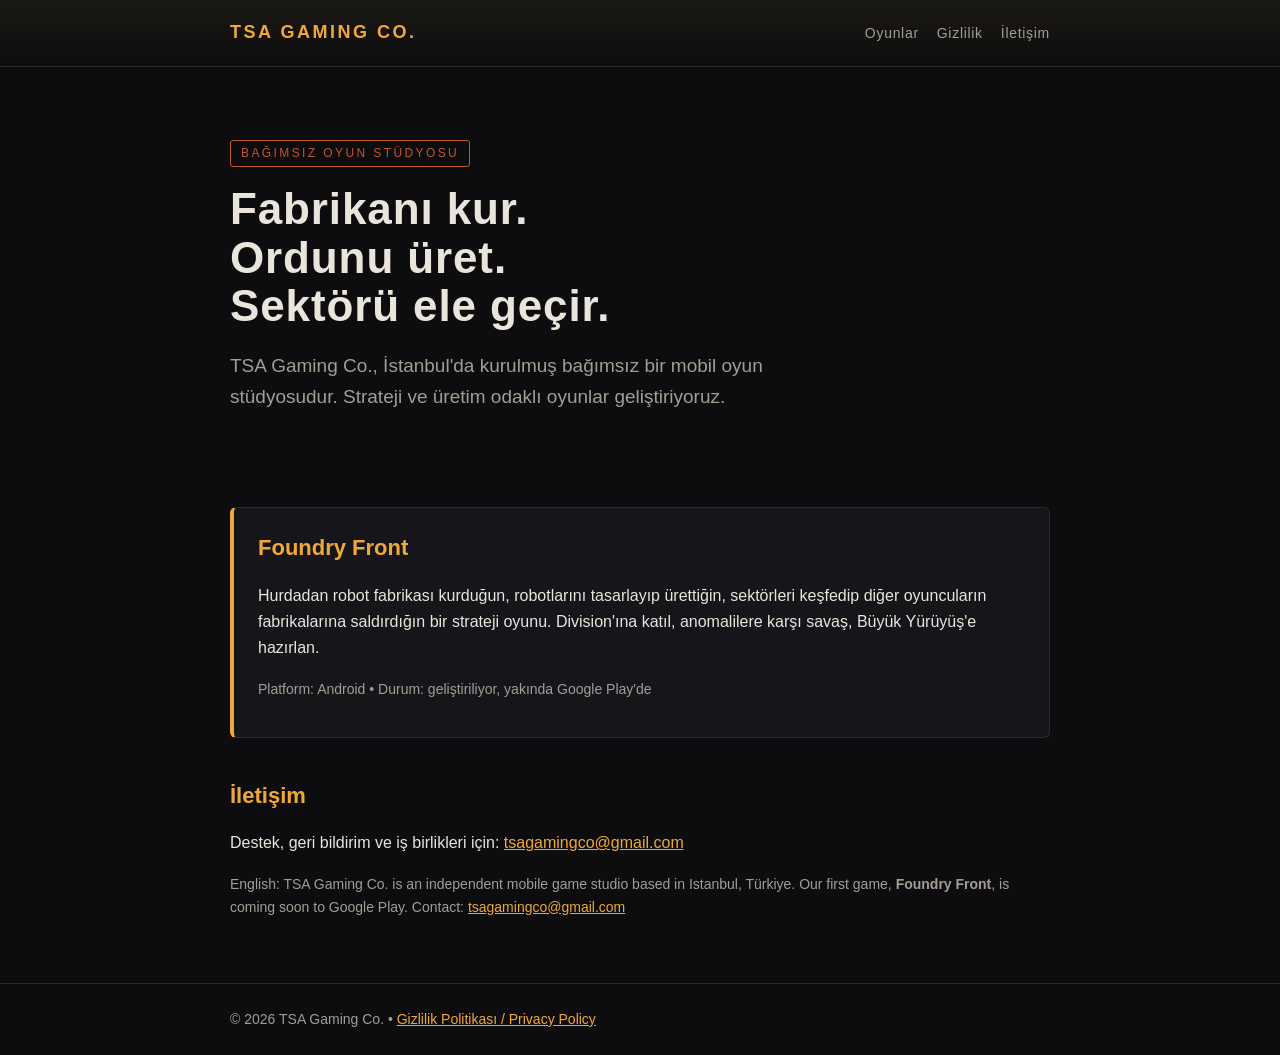
==== index.html @ 120ec427 "Initial commit" ====
<!doctype html>
<html lang="tr">
<head>
<meta charset="utf-8">
<meta name="viewport" content="width=device-width,initial-scale=1">
<title>TSA Gaming Co.</title>
<meta name="description" content="TSA Gaming Co. — bağımsız mobil oyun stüdyosu. Foundry Front yakında Google Play'de.">
<link rel="stylesheet" href="style.css">
</head>
<body>
<header><div class="wrap">
  <a class="logo" lang="en" href="index.html">TSA Gaming Co.</a>
  <nav><a href="#oyunlar">Oyunlar</a><a href="gizlilik.html">Gizlilik</a><a href="#iletisim">İletişim</a></nav>
</div></header>

<main class="wrap">
  <section class="hero">
    <span class="tag">Bağımsız oyun stüdyosu</span>
    <h1>Fabrikanı kur.<br>Ordunu üret.<br>Sektörü ele geçir.</h1>
    <p class="lead">TSA Gaming Co., İstanbul'da kurulmuş bağımsız bir mobil oyun stüdyosudur. Strateji ve üretim odaklı oyunlar geliştiriyoruz.</p>
  </section>

  <section id="oyunlar" class="card">
    <h2>Foundry Front</h2>
    <p>Hurdadan robot fabrikası kurduğun, robotlarını tasarlayıp ürettiğin, sektörleri keşfedip diğer oyuncuların fabrikalarına saldırdığın bir strateji oyunu. Division'ına katıl, anomalilere karşı savaş, Büyük Yürüyüş'e hazırlan.</p>
    <p class="muted">Platform: Android • Durum: geliştiriliyor, yakında Google Play'de</p>
  </section>

  <section id="iletisim">
    <h2>İletişim</h2>
    <p>Destek, geri bildirim ve iş birlikleri için: <a href="mailto:tsagamingco@gmail.com">tsagamingco@gmail.com</a></p>
    <p class="lang">English: TSA Gaming Co. is an independent mobile game studio based in Istanbul, Türkiye. Our first game, <strong>Foundry Front</strong>, is coming soon to Google Play. Contact: <a href="mailto:tsagamingco@gmail.com">tsagamingco@gmail.com</a></p>
  </section>
</main>

<footer><div class="wrap">© 2026 TSA Gaming Co. • <a href="gizlilik.html">Gizlilik Politikası / Privacy Policy</a></div></footer>
</body>
</html>
---- style.css ----
:root{--bg:#0d0d0f;--panel:#16161a;--line:#2c2a27;--text:#e9e4dc;--soft:#a39d93;--amber:#f0a83a;--rust:#c4542e}
*{box-sizing:border-box}
body{margin:0;background:var(--bg);color:var(--text);font:16px/1.65 "Segoe UI",Roboto,Helvetica,Arial,sans-serif}
a{color:var(--amber)}
.wrap{max-width:860px;margin:0 auto;padding:0 20px}
header{border-bottom:1px solid var(--line);background:linear-gradient(180deg,#1b1914,#0d0d0f)}
header .wrap{display:flex;align-items:center;justify-content:space-between;gap:16px;padding-top:18px;padding-bottom:18px;flex-wrap:wrap}
.logo{font-weight:800;letter-spacing:.14em;text-transform:uppercase;color:var(--amber);text-decoration:none;font-size:18px}
nav a{color:var(--soft);text-decoration:none;margin-left:18px;font-size:14px;letter-spacing:.05em}
nav a:hover{color:var(--text)}
.hero{padding:72px 0 48px}
.tag{display:inline-block;font-size:12px;letter-spacing:.2em;text-transform:uppercase;color:var(--rust);border:1px solid var(--rust);padding:3px 10px;border-radius:3px}
h1{font-size:44px;line-height:1.1;margin:18px 0 12px;letter-spacing:.02em}
h2{font-size:22px;margin:40px 0 10px;color:var(--amber)}
h3{font-size:17px;margin:26px 0 6px}
.lead{font-size:19px;color:var(--soft);max-width:640px}
.card{background:var(--panel);border:1px solid var(--line);border-left:4px solid var(--amber);border-radius:6px;padding:22px 24px;margin:28px 0}
.card h2{margin-top:0}
.muted{color:var(--soft);font-size:14px}
footer{border-top:1px solid var(--line);margin-top:64px;padding:24px 0;color:var(--soft);font-size:14px}
.policy ul{padding-left:20px}
.lang{font-size:14px;color:var(--soft)}
@media (max-width:560px){h1{font-size:32px}nav a{margin-left:12px}}
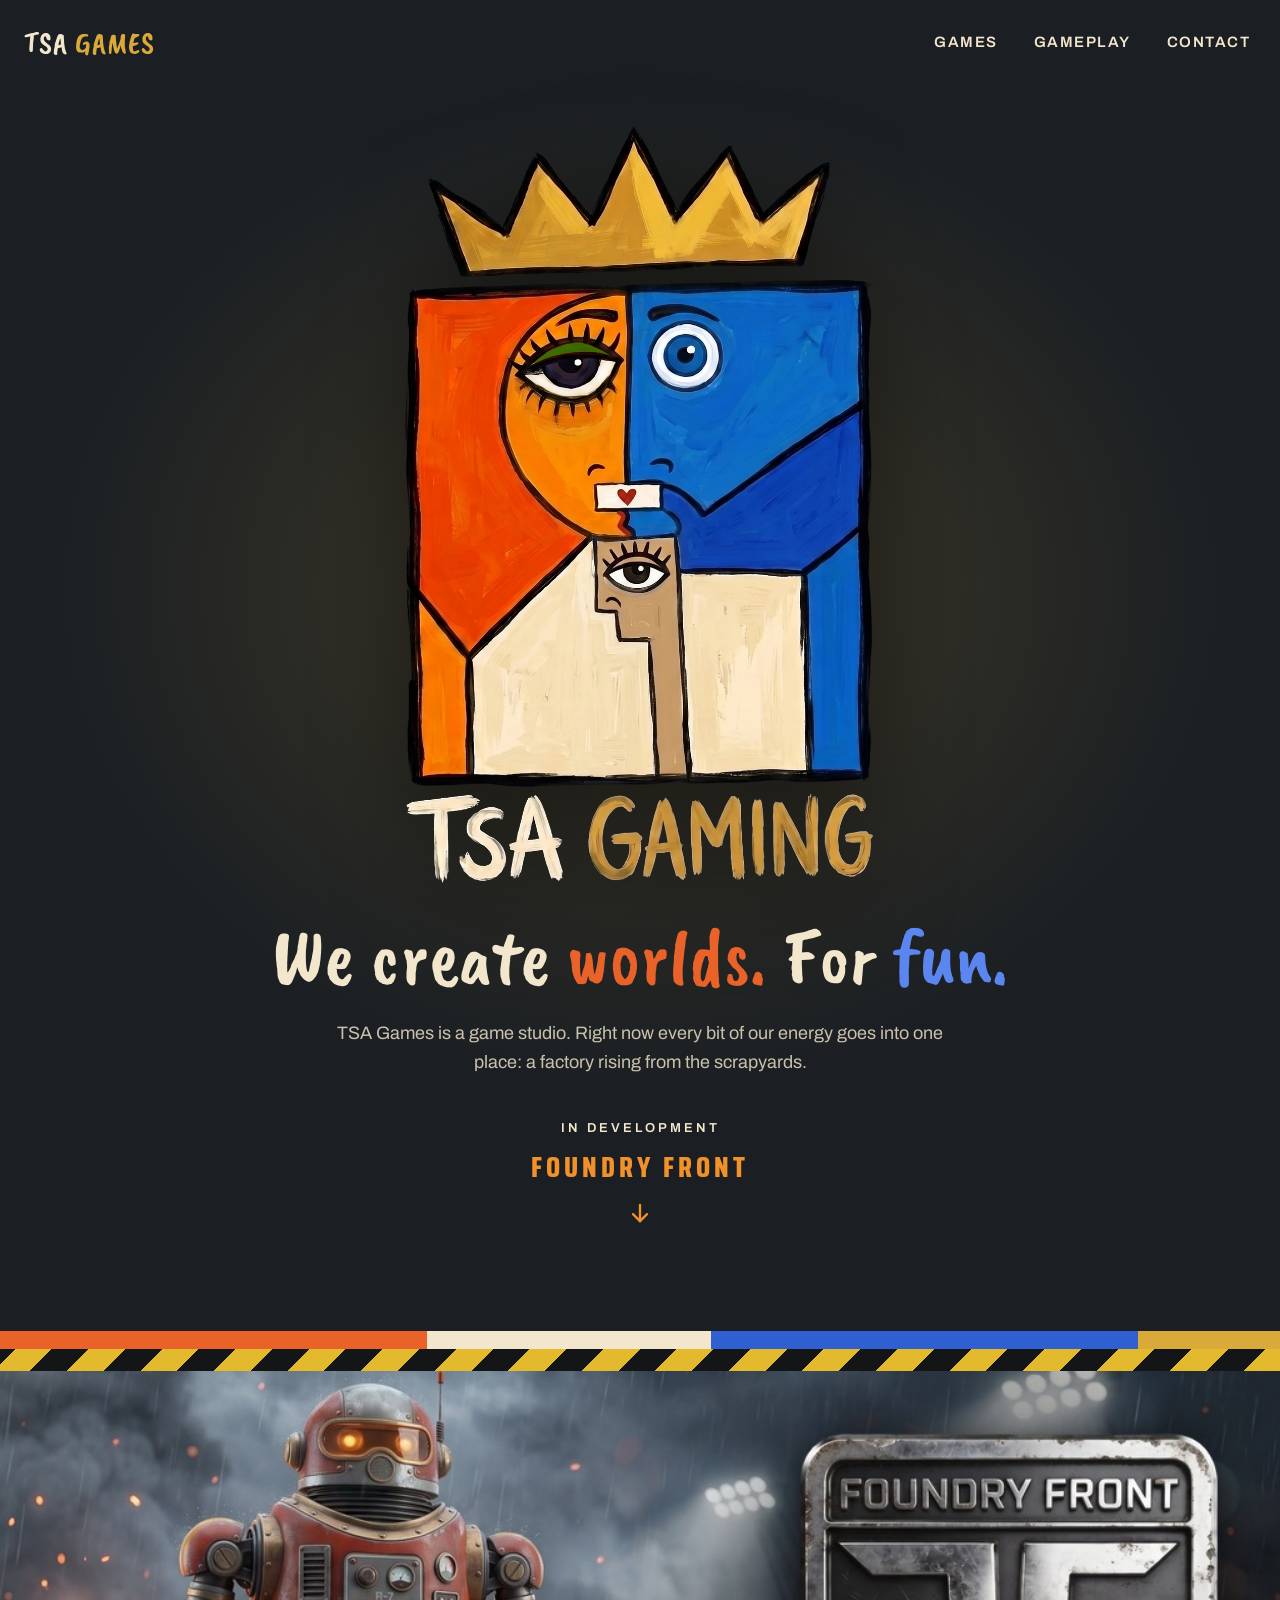
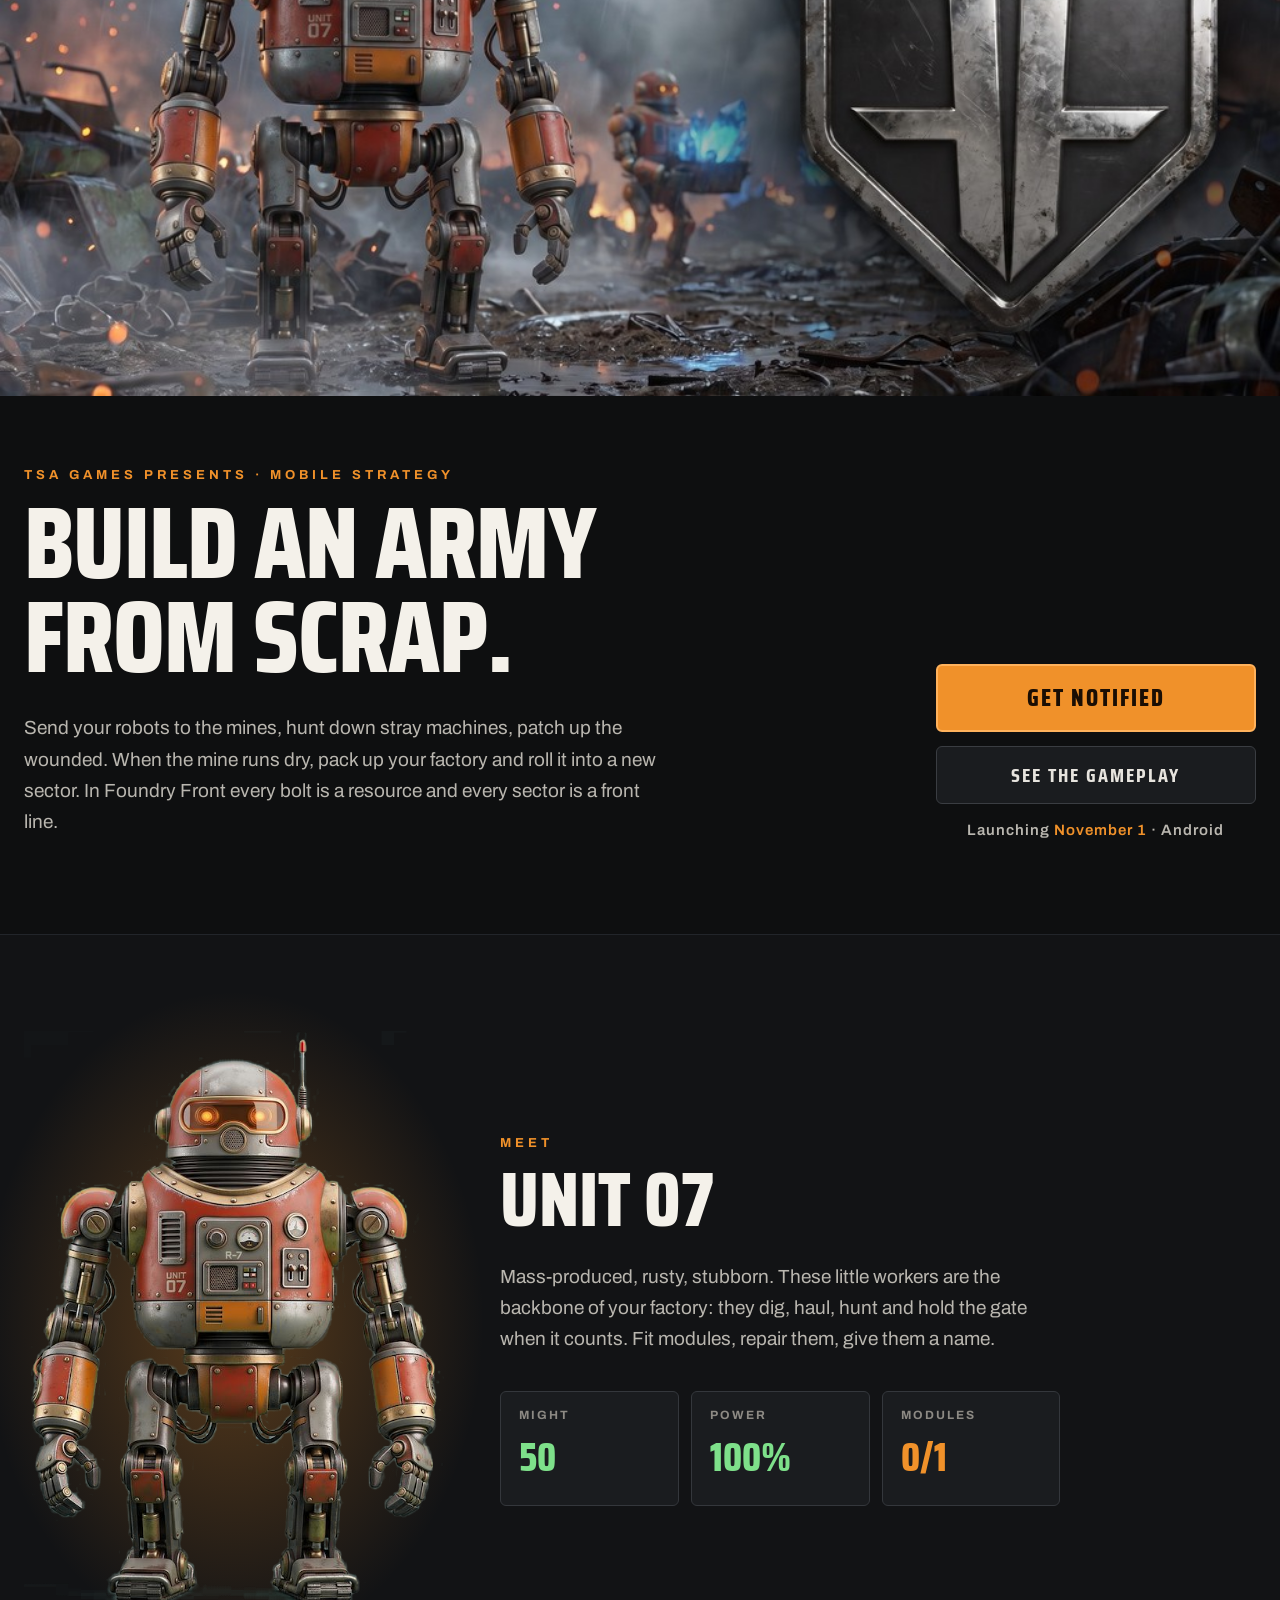
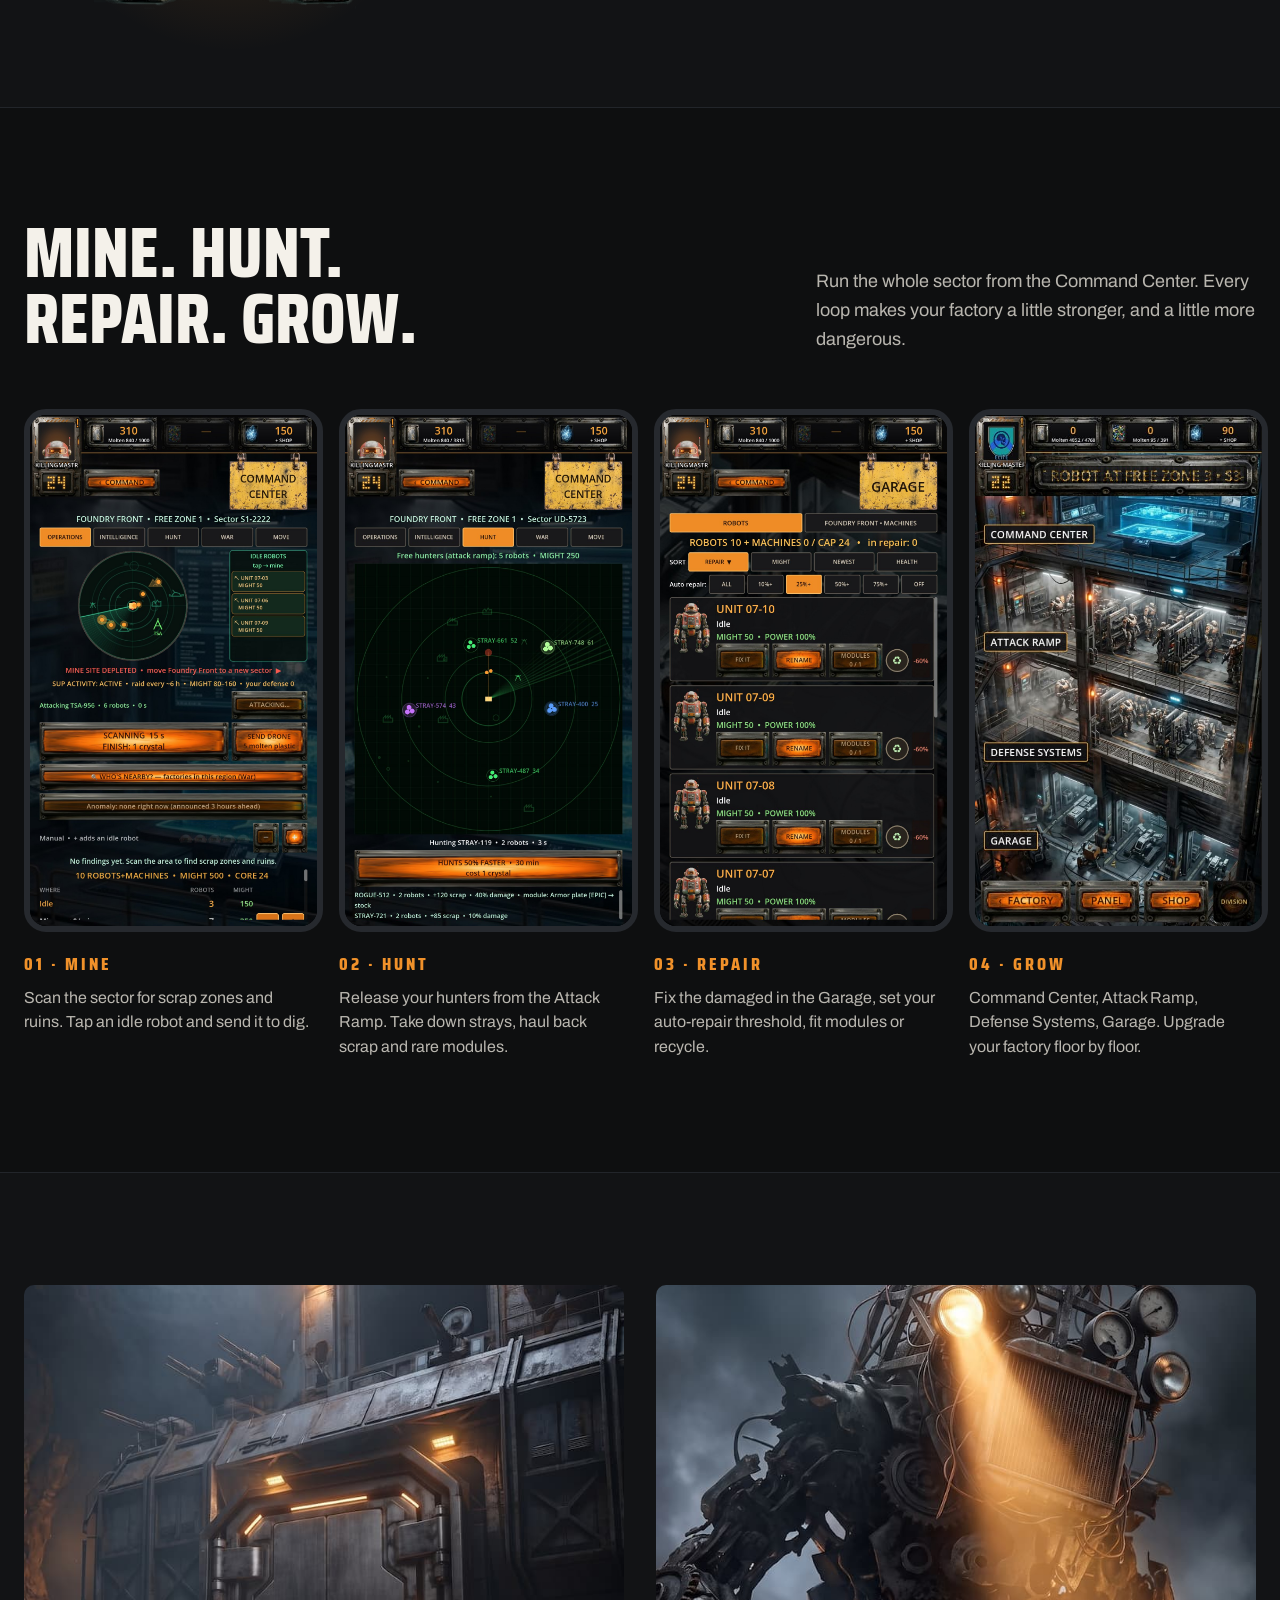
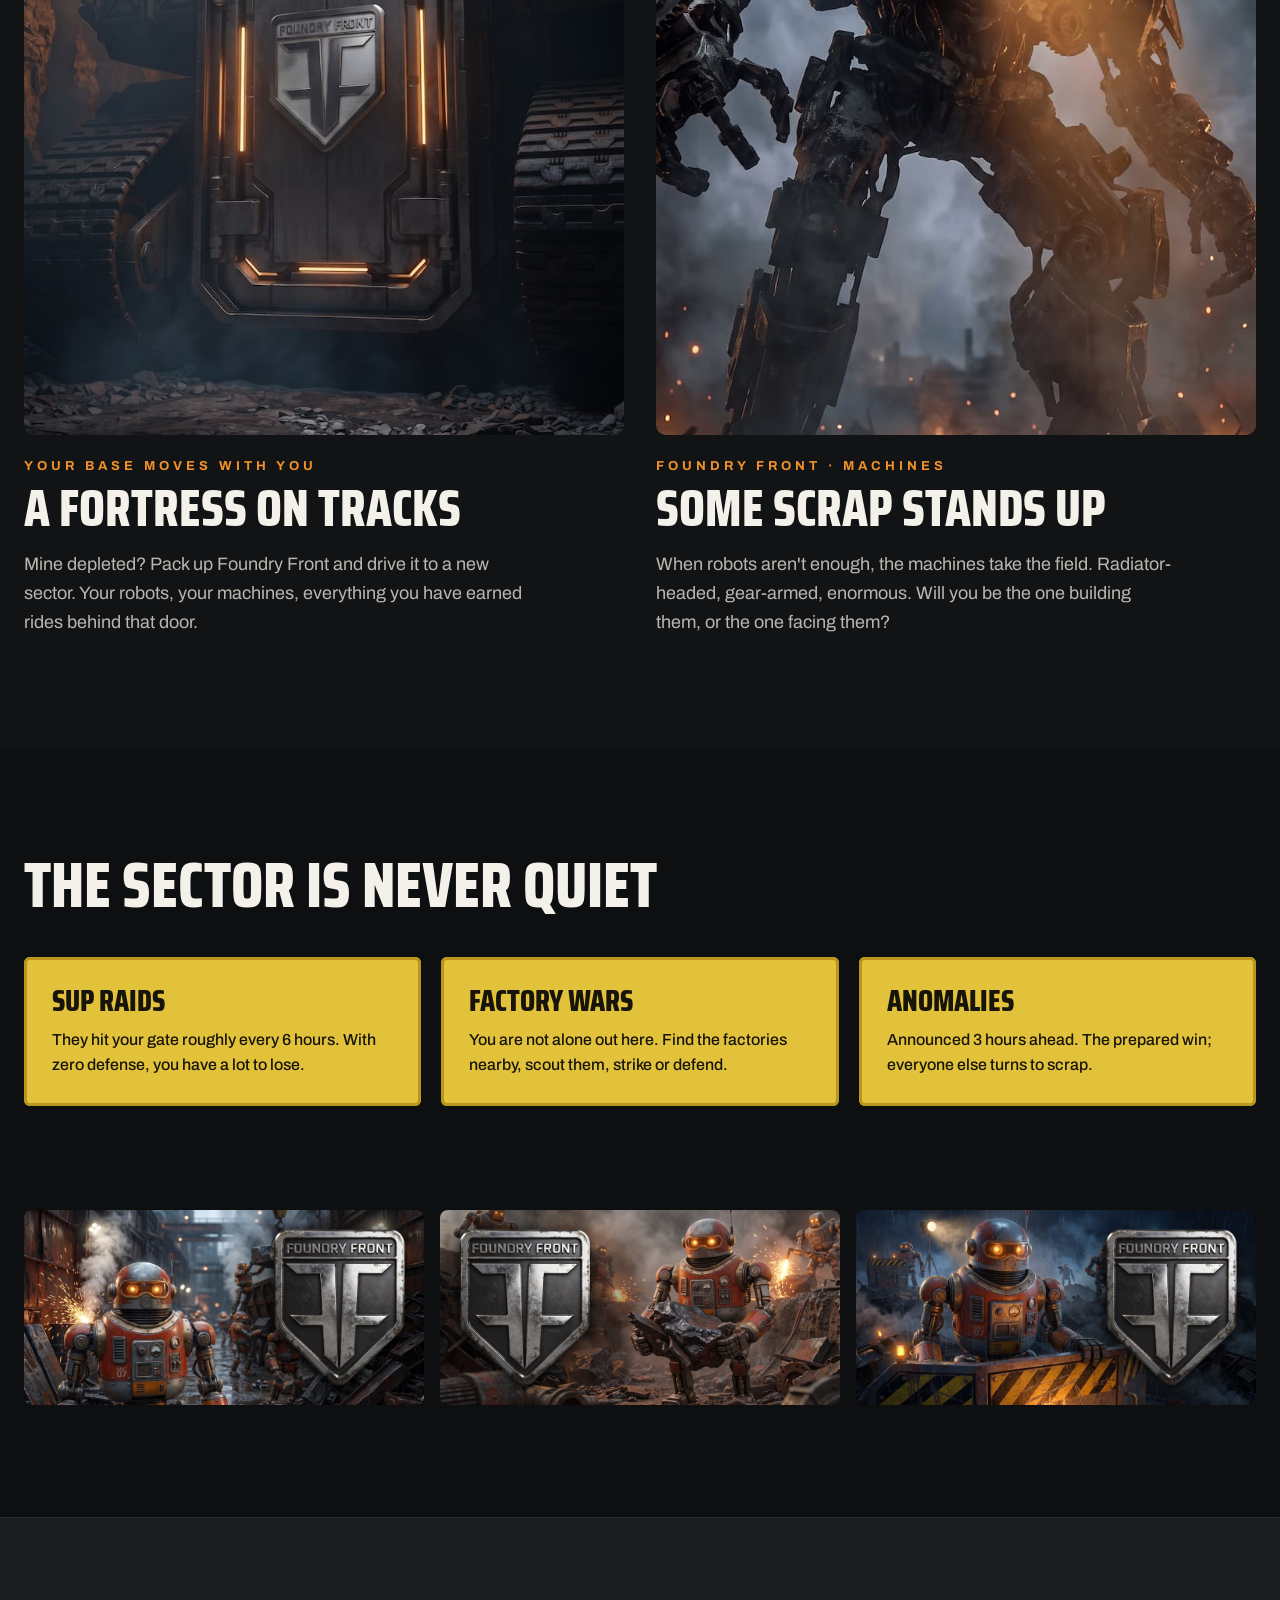
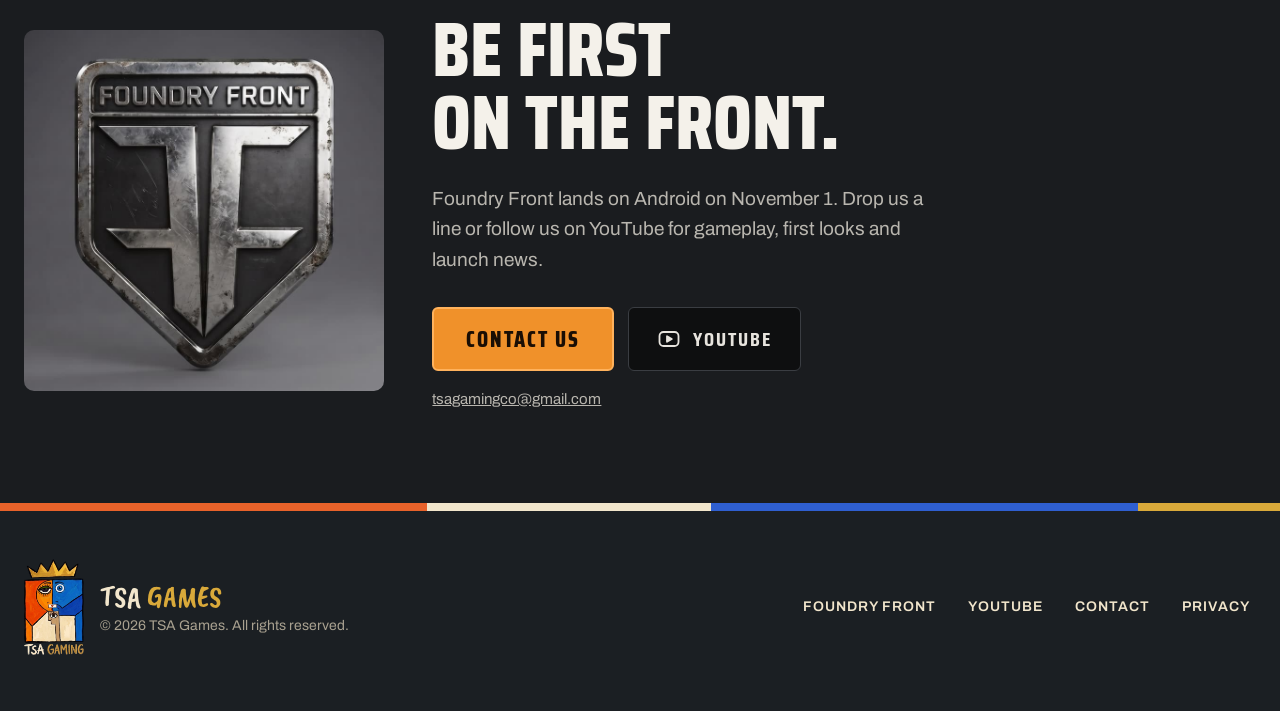
==== commit 69874385: "neo" ====
--- a/index.html
+++ b/index.html
@@ -1,38 +1,253 @@
 <!doctype html>
-<html lang="tr">
+<html lang="en">
 <head>
 <meta charset="utf-8">
-<meta name="viewport" content="width=device-width,initial-scale=1">
-<title>TSA Gaming Co.</title>
-<meta name="description" content="TSA Gaming Co. — bağımsız mobil oyun stüdyosu. Foundry Front yakında Google Play'de.">
-<link rel="stylesheet" href="style.css">
+<meta name="viewport" content="width=device-width, initial-scale=1">
+<title>TSA Games · Foundry Front</title>
+<meta name="description" content="TSA Games creates worlds, for fun. Foundry Front: build an army from scrap. Launching November 1 on Android.">
+<meta property="og:title" content="TSA Games · Foundry Front">
+<meta property="og:description" content="We create worlds. For fun. Foundry Front launches November 1 on Android.">
+<meta property="og:image" content="images/ozellik_1.jpg">
+<link rel="icon" href="images/tsa_logo_hd.webp" type="image/webp">
+<style>html{scroll-behavior:smooth}img{max-width:100%}</style>
+<link rel="preconnect" href="https://fonts.googleapis.com">
+<link href="https://fonts.googleapis.com/css2?family=Caveat+Brush&amp;family=Saira+Condensed:wght@500;600;700;800&amp;family=Archivo:wght@400;500;600;700&amp;display=swap" rel="stylesheet">
+<style>
+body{margin:0;background:#1B1F23}
+a{color:#F2E6CC}a:hover{color:#E8B94A}
+.nav-link{color:#F2E6CC;text-decoration:none;padding:12px 6px;border-bottom:2px solid transparent}
+.nav-link:hover{color:#E8B94A;border-bottom-color:#E8B94A}
+.btn-hot{transition:transform .15s ease, box-shadow .15s ease}
+.btn-hot:hover{transform:translateY(-2px);box-shadow:0 0 0 2px #0E0F10,0 0 0 4px #F0912A,0 10px 30px rgba(240,145,42,.35);color:#1A0E04}
+.btn-steel:hover{background:#2A2D31;color:#FFFFFF}
+.shot{transition:transform .25s ease}
+.shot:hover{transform:translateY(-6px) rotate(-0.6deg)}
+.hazard{background:repeating-linear-gradient(-45deg,#E3B92E 0 26px,#141516 26px 52px)}
+.robot-glow{background:radial-gradient(closest-side,rgba(240,145,42,.32),rgba(240,145,42,0))}
+.logo-glow{background:radial-gradient(closest-side,rgba(217,169,58,.20),rgba(217,169,58,0))}
+.tsa-logo{filter:drop-shadow(0 24px 48px rgba(0,0,0,.45))}
+</style>
 </head>
 <body>
-<header><div class="wrap">
-  <a class="logo" lang="en" href="index.html">TSA Gaming Co.</a>
-  <nav><a href="#oyunlar">Oyunlar</a><a href="gizlilik.html">Gizlilik</a><a href="#iletisim">İletişim</a></nav>
-</div></header>
-
-<main class="wrap">
-  <section class="hero">
-    <span class="tag">Bağımsız oyun stüdyosu</span>
-    <h1>Fabrikanı kur.<br>Ordunu üret.<br>Sektörü ele geçir.</h1>
-    <p class="lead">TSA Gaming Co., İstanbul'da kurulmuş bağımsız bir mobil oyun stüdyosudur. Strateji ve üretim odaklı oyunlar geliştiriyoruz.</p>
+<div style="font-family: 'Archivo', system-ui, sans-serif; color: #F2E6CC; background: #1B1F23; overflow: hidden">
+
+  <!-- ============ NAV ============ -->
+  <header style="max-width: 1320px; margin: 0 auto; padding: 22px 24px; display: flex; flex-wrap: wrap; align-items: center; justify-content: space-between; gap: 16px">
+    <a href="#top" style="font-family: 'Caveat Brush', cursive; font-size: 30px; letter-spacing: 1px; text-decoration: none; color: #F2E6CC">TSA <span style="color: #D9A93A">GAMES</span></a>
+    <nav aria-label="Main menu" style="display: flex; flex-wrap: wrap; gap: 24px; font-size: 15px; font-weight: 600; letter-spacing: 1.5px; text-transform: uppercase">
+      <a class="nav-link" href="#games">Games</a>
+      <a class="nav-link" href="#gameplay">Gameplay</a>
+      <a class="nav-link" href="#contact">Contact</a>
+    </nav>
+  </header>
+
+  <!-- ============ TSA HERO ============ -->
+  <section id="top" style="position: relative; padding: 24px 24px 104px; display: flex; flex-direction: column; align-items: center; text-align: center">
+    <div class="logo-glow" aria-hidden="true" style="position: absolute; left: 50%; top: 0; width: 1200px; height: 1000px; transform: translateX(-50%); pointer-events: none"></div>
+    <img class="tsa-logo" src="images/tsa_logo_hd.webp" alt="TSA Gaming logo: a cubist portrait of orange and blue half-faces under a gold crown" style="position: relative; width: 100%; max-width: 470px; height: auto; display: block; margin-top: 16px">
+    <p style="position: relative; margin: 32px 0 0; font-family: 'Caveat Brush', cursive; font-size: clamp(44px, 6.5vw, 80px); line-height: 1.05; color: #F2E6CC">We create <span style="color: #E8622A">worlds.</span> For <span style="color: #5B86F0">fun.</span></p>
+    <p style="position: relative; margin: 20px 0 0; max-width: 620px; font-size: 18px; line-height: 1.6; color: #C9C1AE">TSA Games is a game studio. Right now every bit of our energy goes into one place: a factory rising from the scrapyards.</p>
+    <a href="#games" style="position: relative; margin-top: 44px; display: inline-flex; flex-direction: column; align-items: center; gap: 10px; text-decoration: none; color: #F2E6CC; font-size: 13px; font-weight: 600; letter-spacing: 3px; text-transform: uppercase">
+      In development
+      <span style="font-family: 'Saira Condensed', sans-serif; font-size: 28px; font-weight: 800; letter-spacing: 4px; color: #F0912A">FOUNDRY FRONT</span>
+      <svg width="28" height="28" viewBox="0 0 24 24" fill="none" stroke="#F0912A" stroke-width="2" stroke-linecap="round" stroke-linejoin="round" aria-hidden="true"><path d="M12 5v14"></path><path d="M6 13l6 6 6-6"></path></svg>
+    </a>
   </section>
 
-  <section id="oyunlar" class="card">
-    <h2>Foundry Front</h2>
-    <p>Hurdadan robot fabrikası kurduğun, robotlarını tasarlayıp ürettiğin, sektörleri keşfedip diğer oyuncuların fabrikalarına saldırdığın bir strateji oyunu. Division'ına katıl, anomalilere karşı savaş, Büyük Yürüyüş'e hazırlan.</p>
-    <p class="muted">Platform: Android • Durum: geliştiriliyor, yakında Google Play'de</p>
-  </section>
-
-  <section id="iletisim">
-    <h2>İletişim</h2>
-    <p>Destek, geri bildirim ve iş birlikleri için: <a href="mailto:tsagamingco@gmail.com">tsagamingco@gmail.com</a></p>
-    <p class="lang">English: TSA Gaming Co. is an independent mobile game studio based in Istanbul, Türkiye. Our first game, <strong>Foundry Front</strong>, is coming soon to Google Play. Contact: <a href="mailto:tsagamingco@gmail.com">tsagamingco@gmail.com</a></p>
-  </section>
-</main>
-
-<footer><div class="wrap">© 2026 TSA Gaming Co. • <a href="gizlilik.html">Gizlilik Politikası / Privacy Policy</a></div></footer>
+  <!-- painted band (TSA) -> hazard band (Foundry Front) -->
+  <div aria-hidden="true" style="display: flex; height: 18px">
+    <div style="flex: 3; background: #E8622A"></div>
+    <div style="flex: 2; background: #F2E6CC"></div>
+    <div style="flex: 3; background: #2F5FD0"></div>
+    <div style="flex: 1; background: #D9A93A"></div>
+  </div>
+  <div class="hazard" aria-hidden="true" style="height: 22px"></div>
+
+  <!-- ============ FOUNDRY FRONT ============ -->
+  <main id="games" style="background: #0E0F10; color: #E7E4DE; font-family: 'Archivo', system-ui, sans-serif">
+
+    <!-- key art -->
+    <div style="position: relative">
+      <img src="images/ozellik_1.jpg" alt="Foundry Front key art: UNIT 07 standing in a rainy scrapyard beside the metal Foundry Front emblem" style="display: block; width: 100%; height: auto; max-height: 760px; object-fit: cover; object-position: center 40%">
+    </div>
+
+    <section style="max-width: 1240px; margin: 0 auto; padding: 72px 24px 96px; display: flex; flex-wrap: wrap; gap: 48px; align-items: flex-end; justify-content: space-between">
+      <div style="flex: 999 1 560px; min-width: 0">
+        <p style="margin: 0 0 14px; font-size: 13px; font-weight: 700; letter-spacing: 4px; text-transform: uppercase; color: #F0912A">TSA Games presents · Mobile strategy</p>
+        <h1 style="margin: 0; font-family: 'Saira Condensed', sans-serif; font-weight: 800; font-size: clamp(56px, 8vw, 112px); line-height: .92; letter-spacing: -1px; text-transform: uppercase; color: #F4F1EA">Build an army<br>from scrap.</h1>
+        <p style="margin: 28px 0 0; max-width: 640px; font-size: 19px; line-height: 1.65; color: #B9B6AF">Send your robots to the mines, hunt down stray machines, patch up the wounded. When the mine runs dry, pack up your factory and roll it into a new sector. In Foundry Front every bolt is a resource and every sector is a front line.</p>
+      </div>
+      <div style="flex: 1 1 320px; display: flex; flex-direction: column; gap: 14px">
+        <a class="btn-hot" href="#contact" style="display: flex; align-items: center; justify-content: center; min-height: 64px; padding: 0 28px; background: #F0912A; color: #1A0E04; text-decoration: none; font-family: 'Saira Condensed', sans-serif; font-weight: 800; font-size: 24px; letter-spacing: 2px; text-transform: uppercase; border: 2px solid #FFB25C; border-radius: 6px">Get notified</a>
+        <a class="btn-steel" href="#gameplay" style="display: flex; align-items: center; justify-content: center; min-height: 56px; padding: 0 28px; background: #1A1C1F; color: #E7E4DE; text-decoration: none; font-family: 'Saira Condensed', sans-serif; font-weight: 700; font-size: 20px; letter-spacing: 2px; text-transform: uppercase; border: 1px solid #3A3D42; border-radius: 6px">See the gameplay</a>
+        <p style="margin: 4px 0 0; font-size: 15px; font-weight: 600; letter-spacing: 1px; color: #B9B6AF; text-align: center">Launching <span style="color: #F0912A">November 1</span> · Android</p>
+      </div>
+    </section>
+
+    <!-- ============ UNIT 07 ============ -->
+    <section style="border-top: 1px solid #22252A; border-bottom: 1px solid #22252A; background: #121315">
+      <div style="max-width: 1240px; margin: 0 auto; padding: 96px 24px; display: flex; flex-wrap: wrap; gap: 56px; align-items: center">
+        <div style="position: relative; flex: 1 1 420px; display: flex; justify-content: center; min-width: 0">
+          <div class="robot-glow" aria-hidden="true" style="position: absolute; inset: -40px; pointer-events: none"></div>
+          <img src="images/unit07_cut.png" alt="UNIT 07: an orange and grey retro worker robot with goggles" style="position: relative; width: 100%; max-width: 440px; height: auto; display: block">
+        </div>
+        <div style="flex: 999 1 480px; min-width: 0">
+          <p style="margin: 0 0 14px; font-size: 13px; font-weight: 700; letter-spacing: 4px; text-transform: uppercase; color: #F0912A">Meet</p>
+          <h2 style="margin: 0; font-family: 'Saira Condensed', sans-serif; font-weight: 800; font-size: clamp(48px, 6vw, 84px); line-height: .95; text-transform: uppercase; color: #F4F1EA">UNIT 07</h2>
+          <p style="margin: 24px 0 0; max-width: 560px; font-size: 19px; line-height: 1.65; color: #B9B6AF">Mass-produced, rusty, stubborn. These little workers are the backbone of your factory: they dig, haul, hunt and hold the gate when it counts. Fit modules, repair them, give them a name.</p>
+          <div style="margin-top: 36px; display: grid; grid-template-columns: repeat(3, minmax(0, 1fr)); gap: 12px; max-width: 560px">
+            <div style="padding: 16px 18px; background: #1A1C1F; border: 1px solid #34373C; border-radius: 6px">
+              <div style="font-size: 12px; font-weight: 700; letter-spacing: 2px; color: #8D8A84">MIGHT</div>
+              <div style="margin-top: 4px; font-family: 'Saira Condensed', sans-serif; font-weight: 800; font-size: 40px; color: #7EE08A">50</div>
+            </div>
+            <div style="padding: 16px 18px; background: #1A1C1F; border: 1px solid #34373C; border-radius: 6px">
+              <div style="font-size: 12px; font-weight: 700; letter-spacing: 2px; color: #8D8A84">POWER</div>
+              <div style="margin-top: 4px; font-family: 'Saira Condensed', sans-serif; font-weight: 800; font-size: 40px; color: #7EE08A">100%</div>
+            </div>
+            <div style="padding: 16px 18px; background: #1A1C1F; border: 1px solid #34373C; border-radius: 6px">
+              <div style="font-size: 12px; font-weight: 700; letter-spacing: 2px; color: #8D8A84">MODULES</div>
+              <div style="margin-top: 4px; font-family: 'Saira Condensed', sans-serif; font-weight: 800; font-size: 40px; color: #F0912A">0/1</div>
+            </div>
+          </div>
+        </div>
+      </div>
+    </section>
+
+    <!-- ============ GAMEPLAY LOOP ============ -->
+    <section id="gameplay" style="max-width: 1320px; margin: 0 auto; padding: 112px 24px">
+      <div style="display: flex; flex-wrap: wrap; justify-content: space-between; align-items: flex-end; gap: 24px; margin-bottom: 56px">
+        <h2 style="margin: 0; font-family: 'Saira Condensed', sans-serif; font-weight: 800; font-size: clamp(44px, 5.5vw, 76px); line-height: .95; text-transform: uppercase; color: #F4F1EA">Mine. Hunt.<br>Repair. Grow.</h2>
+        <p style="margin: 0; max-width: 440px; font-size: 18px; line-height: 1.6; color: #B9B6AF">Run the whole sector from the Command Center. Every loop makes your factory a little stronger, and a little more dangerous.</p>
+      </div>
+      <div style="display: grid; grid-template-columns: repeat(auto-fit, minmax(240px, 1fr)); gap: 28px">
+
+        <article style="display: flex; flex-direction: column; gap: 18px">
+          <img class="shot" src="images/1_radar.jpg" alt="Operations screen: radar, idle robots and the scan button" style="width: 100%; aspect-ratio: 9 / 16; object-fit: cover; object-position: top; display: block; border-radius: 22px; border: 6px solid #26292E; background: #000">
+          <div>
+            <div style="font-family: 'Saira Condensed', sans-serif; font-weight: 800; font-size: 18px; letter-spacing: 3px; color: #F0912A">01 · MINE</div>
+            <p style="margin: 8px 0 0; font-size: 16px; line-height: 1.55; color: #B9B6AF">Scan the sector for scrap zones and ruins. Tap an idle robot and send it to dig.</p>
+          </div>
+        </article>
+
+        <article style="display: flex; flex-direction: column; gap: 18px">
+          <img class="shot" src="images/2_hunt.jpg" alt="Hunt screen: packs of STRAY robots on the radar and hunt logs" style="width: 100%; aspect-ratio: 9 / 16; object-fit: cover; object-position: top; display: block; border-radius: 22px; border: 6px solid #26292E; background: #000">
+          <div>
+            <div style="font-family: 'Saira Condensed', sans-serif; font-weight: 800; font-size: 18px; letter-spacing: 3px; color: #F0912A">02 · HUNT</div>
+            <p style="margin: 8px 0 0; font-size: 16px; line-height: 1.55; color: #B9B6AF">Release your hunters from the Attack Ramp. Take down strays, haul back scrap and rare modules.</p>
+          </div>
+        </article>
+
+        <article style="display: flex; flex-direction: column; gap: 18px">
+          <img class="shot" src="images/3_garage.jpg" alt="Garage screen: list of UNIT 07 robots with repair and module buttons" style="width: 100%; aspect-ratio: 9 / 16; object-fit: cover; object-position: top; display: block; border-radius: 22px; border: 6px solid #26292E; background: #000">
+          <div>
+            <div style="font-family: 'Saira Condensed', sans-serif; font-weight: 800; font-size: 18px; letter-spacing: 3px; color: #F0912A">03 · REPAIR</div>
+            <p style="margin: 8px 0 0; font-size: 16px; line-height: 1.55; color: #B9B6AF">Fix the damaged in the Garage, set your auto-repair threshold, fit modules or recycle.</p>
+          </div>
+        </article>
+
+        <article style="display: flex; flex-direction: column; gap: 18px">
+          <img class="shot" src="images/foundryfrontingame.jpg" alt="Factory cross-section: Command Center, Attack Ramp, Defense Systems and Garage floors" style="width: 100%; aspect-ratio: 9 / 16; object-fit: cover; object-position: top; display: block; border-radius: 22px; border: 6px solid #26292E; background: #000">
+          <div>
+            <div style="font-family: 'Saira Condensed', sans-serif; font-weight: 800; font-size: 18px; letter-spacing: 3px; color: #F0912A">04 · GROW</div>
+            <p style="margin: 8px 0 0; font-size: 16px; line-height: 1.55; color: #B9B6AF">Command Center, Attack Ramp, Defense Systems, Garage. Upgrade your factory floor by floor.</p>
+          </div>
+        </article>
+
+      </div>
+    </section>
+
+    <!-- ============ FORTRESS + COLOSSAL ============ -->
+    <section style="background: #121315; border-top: 1px solid #22252A">
+      <div style="max-width: 1320px; margin: 0 auto; padding: 112px 24px; display: grid; grid-template-columns: repeat(auto-fit, minmax(320px, 1fr)); gap: 32px">
+
+        <article style="display: flex; flex-direction: column; gap: 24px">
+          <img src="images/door.jpg" alt="Foundry Front: a giant tracked mobile factory with turrets and an emblem-marked door, inside a rocky cavern" style="width: 100%; aspect-ratio: 4 / 5; object-fit: cover; object-position: center 45%; display: block; border-radius: 10px">
+          <div>
+            <p style="margin: 0 0 10px; font-size: 13px; font-weight: 700; letter-spacing: 4px; text-transform: uppercase; color: #F0912A">Your base moves with you</p>
+            <h3 style="margin: 0; font-family: 'Saira Condensed', sans-serif; font-weight: 800; font-size: clamp(36px, 4vw, 52px); line-height: 1; text-transform: uppercase; color: #F4F1EA">A fortress on tracks</h3>
+            <p style="margin: 16px 0 0; max-width: 520px; font-size: 18px; line-height: 1.6; color: #B9B6AF">Mine depleted? Pack up Foundry Front and drive it to a new sector. Your robots, your machines, everything you have earned rides behind that door.</p>
+          </div>
+        </article>
+
+        <article style="display: flex; flex-direction: column; gap: 24px">
+          <img src="images/Colossal.jpg" alt="A colossal machine built from radiators, gears and scrap, towering over a burning city" style="width: 100%; aspect-ratio: 4 / 5; object-fit: cover; object-position: center 30%; display: block; border-radius: 10px">
+          <div>
+            <p style="margin: 0 0 10px; font-size: 13px; font-weight: 700; letter-spacing: 4px; text-transform: uppercase; color: #F0912A">Foundry Front · Machines</p>
+            <h3 style="margin: 0; font-family: 'Saira Condensed', sans-serif; font-weight: 800; font-size: clamp(36px, 4vw, 52px); line-height: 1; text-transform: uppercase; color: #F4F1EA">Some scrap stands up</h3>
+            <p style="margin: 16px 0 0; max-width: 520px; font-size: 18px; line-height: 1.6; color: #B9B6AF">When robots aren't enough, the machines take the field. Radiator-headed, gear-armed, enormous. Will you be the one building them, or the one facing them?</p>
+          </div>
+        </article>
+
+      </div>
+    </section>
+
+    <!-- ============ THREATS ============ -->
+    <section style="max-width: 1320px; margin: 0 auto; padding: 104px 24px">
+      <h2 style="margin: 0 0 40px; font-family: 'Saira Condensed', sans-serif; font-weight: 800; font-size: clamp(40px, 5vw, 64px); line-height: 1; text-transform: uppercase; color: #F4F1EA">The sector is never quiet</h2>
+      <div style="display: grid; grid-template-columns: repeat(auto-fit, minmax(260px, 1fr)); gap: 20px">
+        <div style="padding: 28px; background: #E3C23B; color: #17140A; border-radius: 6px; box-shadow: inset 0 0 0 3px #B8961E">
+          <div style="font-family: 'Saira Condensed', sans-serif; font-weight: 800; font-size: 30px; line-height: 1.05; text-transform: uppercase">SUP raids</div>
+          <p style="margin: 12px 0 0; font-size: 16px; line-height: 1.55; font-weight: 500">They hit your gate roughly every 6 hours. With zero defense, you have a lot to lose.</p>
+        </div>
+        <div style="padding: 28px; background: #E3C23B; color: #17140A; border-radius: 6px; box-shadow: inset 0 0 0 3px #B8961E">
+          <div style="font-family: 'Saira Condensed', sans-serif; font-weight: 800; font-size: 30px; line-height: 1.05; text-transform: uppercase">Factory wars</div>
+          <p style="margin: 12px 0 0; font-size: 16px; line-height: 1.55; font-weight: 500">You are not alone out here. Find the factories nearby, scout them, strike or defend.</p>
+        </div>
+        <div style="padding: 28px; background: #E3C23B; color: #17140A; border-radius: 6px; box-shadow: inset 0 0 0 3px #B8961E">
+          <div style="font-family: 'Saira Condensed', sans-serif; font-weight: 800; font-size: 30px; line-height: 1.05; text-transform: uppercase">Anomalies</div>
+          <p style="margin: 12px 0 0; font-size: 16px; line-height: 1.55; font-weight: 500">Announced 3 hours ahead. The prepared win; everyone else turns to scrap.</p>
+        </div>
+      </div>
+    </section>
+
+    <!-- ============ GALLERY ============ -->
+    <section aria-label="Gallery" style="padding: 0 24px 112px">
+      <div style="max-width: 1320px; margin: 0 auto; display: grid; grid-template-columns: repeat(auto-fit, minmax(320px, 1fr)); gap: 16px">
+        <img src="images/ozellik_2.jpg" alt="UNIT 07 robots at work amid sparks on a rainy factory street" style="width: 100%; aspect-ratio: 1024 / 500; object-fit: cover; display: block; border-radius: 8px">
+        <img src="images/ozellik_3.jpg" alt="UNIT 07 carrying a large chunk of ore out of the mine" style="width: 100%; aspect-ratio: 1024 / 500; object-fit: cover; display: block; border-radius: 8px">
+        <img src="images/ozellik_4.jpg" alt="UNIT 07 standing guard at a barricade in the night rain" style="width: 100%; aspect-ratio: 1024 / 500; object-fit: cover; display: block; border-radius: 8px">
+      </div>
+    </section>
+
+    <!-- ============ FINAL CTA ============ -->
+    <section id="contact" style="background: #1A1C1F; border-top: 1px solid #2A2D31">
+      <div style="max-width: 1240px; margin: 0 auto; padding: 96px 24px; display: flex; flex-wrap: wrap; align-items: center; gap: 48px">
+        <img src="images/FFLOGO.jpg" alt="Foundry Front metal emblem" style="flex: 1 1 360px; min-width: 0; width: 100%; max-width: 520px; aspect-ratio: 1 / 1; object-fit: cover; display: block; border-radius: 10px">
+        <div style="flex: 999 1 420px; min-width: 0">
+          <h2 style="margin: 0; font-family: 'Saira Condensed', sans-serif; font-weight: 800; font-size: clamp(48px, 6vw, 88px); line-height: .95; text-transform: uppercase; color: #F4F1EA">Be first<br>on the front.</h2>
+          <p style="margin: 24px 0 0; max-width: 520px; font-size: 19px; line-height: 1.6; color: #B9B6AF">Foundry Front lands on Android on November 1. Drop us a line or follow us on YouTube for gameplay, first looks and launch news.</p>
+          <div style="margin-top: 32px; display: flex; flex-wrap: wrap; gap: 14px">
+            <a class="btn-hot" href="mailto:tsagamingco@gmail.com" style="display: inline-flex; align-items: center; min-height: 60px; padding: 0 32px; background: #F0912A; color: #1A0E04; text-decoration: none; font-family: 'Saira Condensed', sans-serif; font-weight: 800; font-size: 22px; letter-spacing: 2px; text-transform: uppercase; border: 2px solid #FFB25C; border-radius: 6px">Contact us</a>
+            <a class="btn-steel" href="https://www.youtube.com/@TSAGAMINGCO" target="_blank" rel="noopener" style="display: inline-flex; align-items: center; gap: 12px; min-height: 60px; padding: 0 28px; background: #0E0F10; color: #E7E4DE; text-decoration: none; font-family: 'Saira Condensed', sans-serif; font-weight: 700; font-size: 20px; letter-spacing: 2px; text-transform: uppercase; border: 1px solid #3A3D42; border-radius: 6px"><svg width="24" height="24" viewBox="0 0 24 24" fill="none" stroke="currentColor" stroke-width="1.8" stroke-linecap="round" stroke-linejoin="round" aria-hidden="true"><rect x="2.5" y="5" width="19" height="14" rx="4"></rect><path d="M10 9.2v5.6l4.8-2.8z" fill="currentColor"></path></svg>YouTube</a>
+          </div>
+          <p style="margin: 20px 0 0; font-size: 15px; color: #8D8A84"><a href="mailto:tsagamingco@gmail.com" style="color: #B9B6AF">tsagamingco@gmail.com</a></p>
+        </div>
+      </div>
+    </section>
+  </main>
+
+  <!-- ============ FOOTER (TSA) ============ -->
+  <div aria-hidden="true" style="display: flex; height: 8px">
+    <div style="flex: 3; background: #E8622A"></div>
+    <div style="flex: 2; background: #F2E6CC"></div>
+    <div style="flex: 3; background: #2F5FD0"></div>
+    <div style="flex: 1; background: #D9A93A"></div>
+  </div>
+  <footer style="max-width: 1320px; margin: 0 auto; padding: 48px 24px 56px; display: flex; flex-wrap: wrap; align-items: center; justify-content: space-between; gap: 24px">
+    <div style="display: flex; align-items: center; gap: 16px">
+      <img src="images/tsa_logo_hd.webp" alt="" style="width: auto; height: 96px; display: block">
+      <div>
+        <div style="font-family: 'Caveat Brush', cursive; font-size: 30px; line-height: 1">TSA <span style="color: #D9A93A">GAMES</span></div>
+        <div style="margin-top: 6px; font-size: 14px; color: #A9A190">© 2026 TSA Games. All rights reserved.</div>
+      </div>
+    </div>
+    <nav aria-label="Footer menu" style="display: flex; flex-wrap: wrap; gap: 20px; font-size: 14px; font-weight: 600; letter-spacing: 1px; text-transform: uppercase">
+      <a class="nav-link" href="#games">Foundry Front</a>
+      <a class="nav-link" href="https://www.youtube.com/@TSAGAMINGCO" target="_blank" rel="noopener">YouTube</a>
+      <a class="nav-link" href="#contact">Contact</a>
+      <a class="nav-link" href="gizlilik.html">Privacy</a>
+    </nav>
+  </footer>
+</div>
 </body>
 </html>
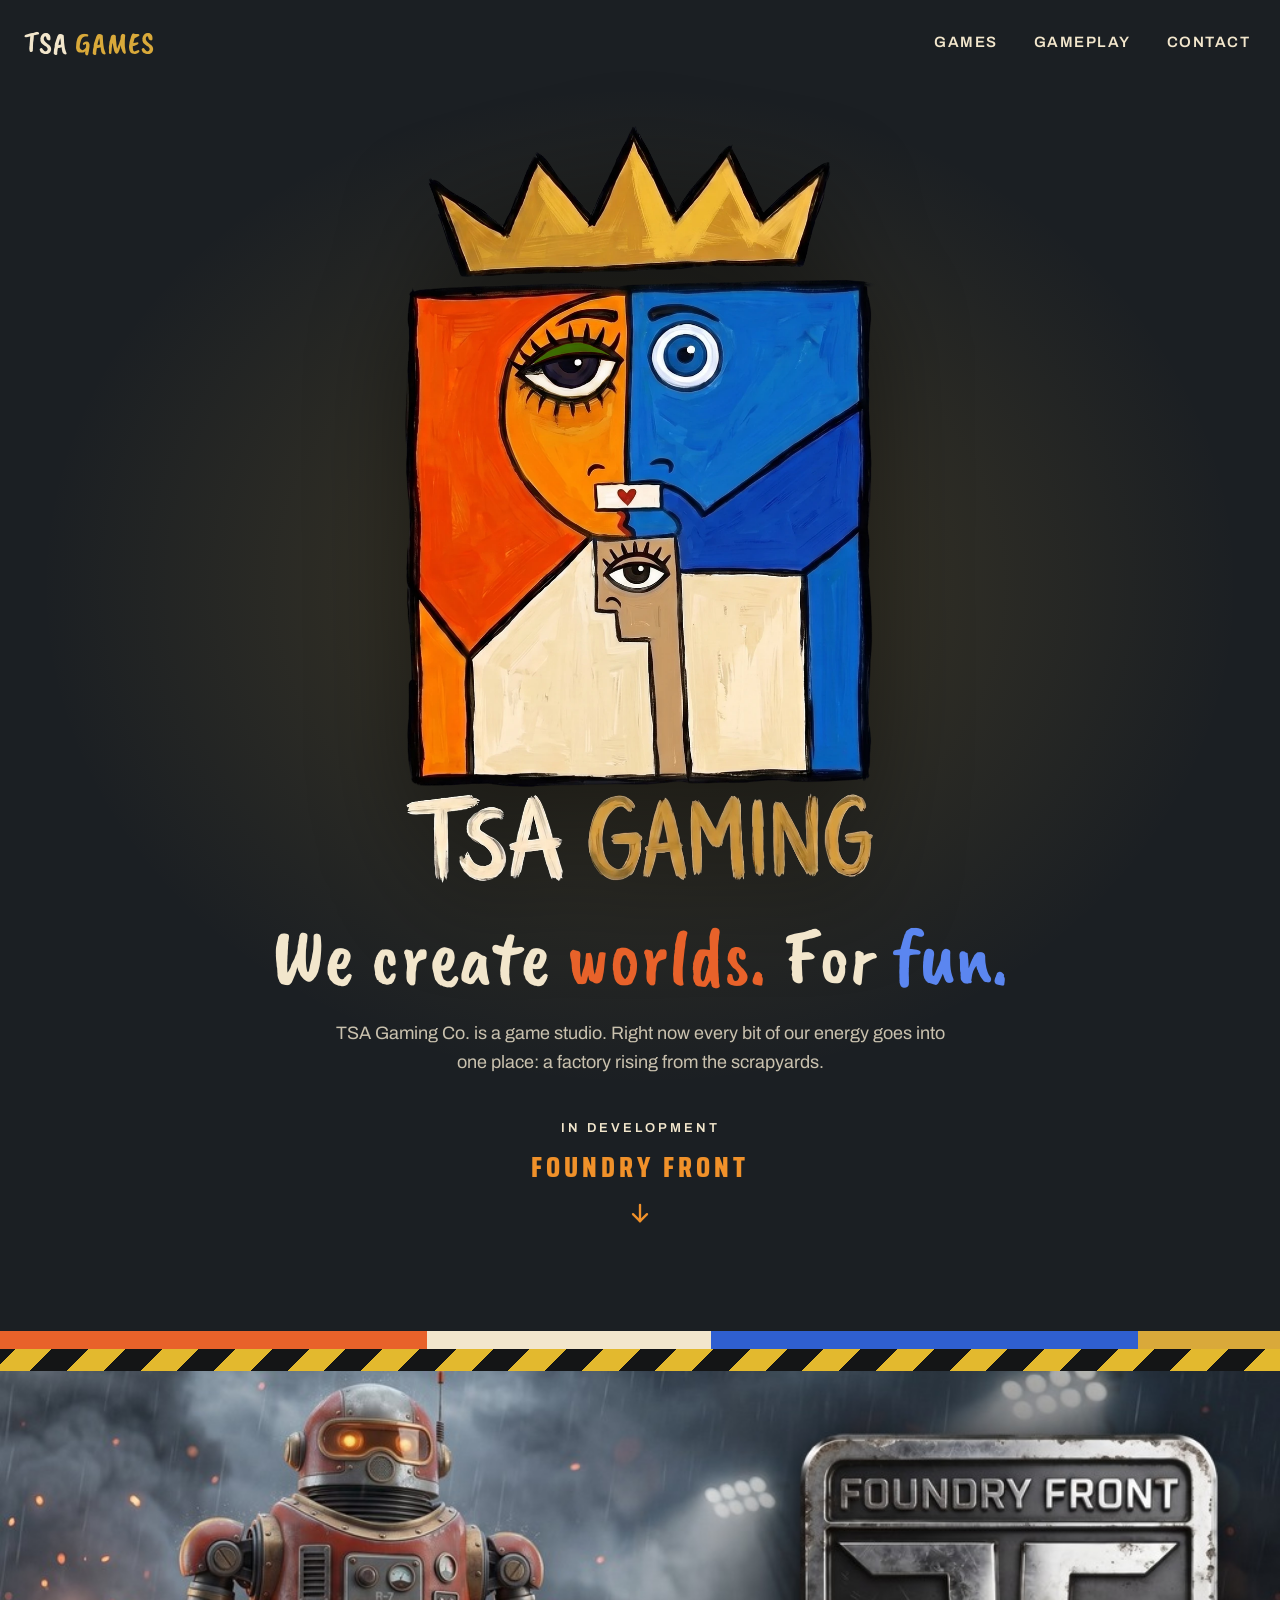
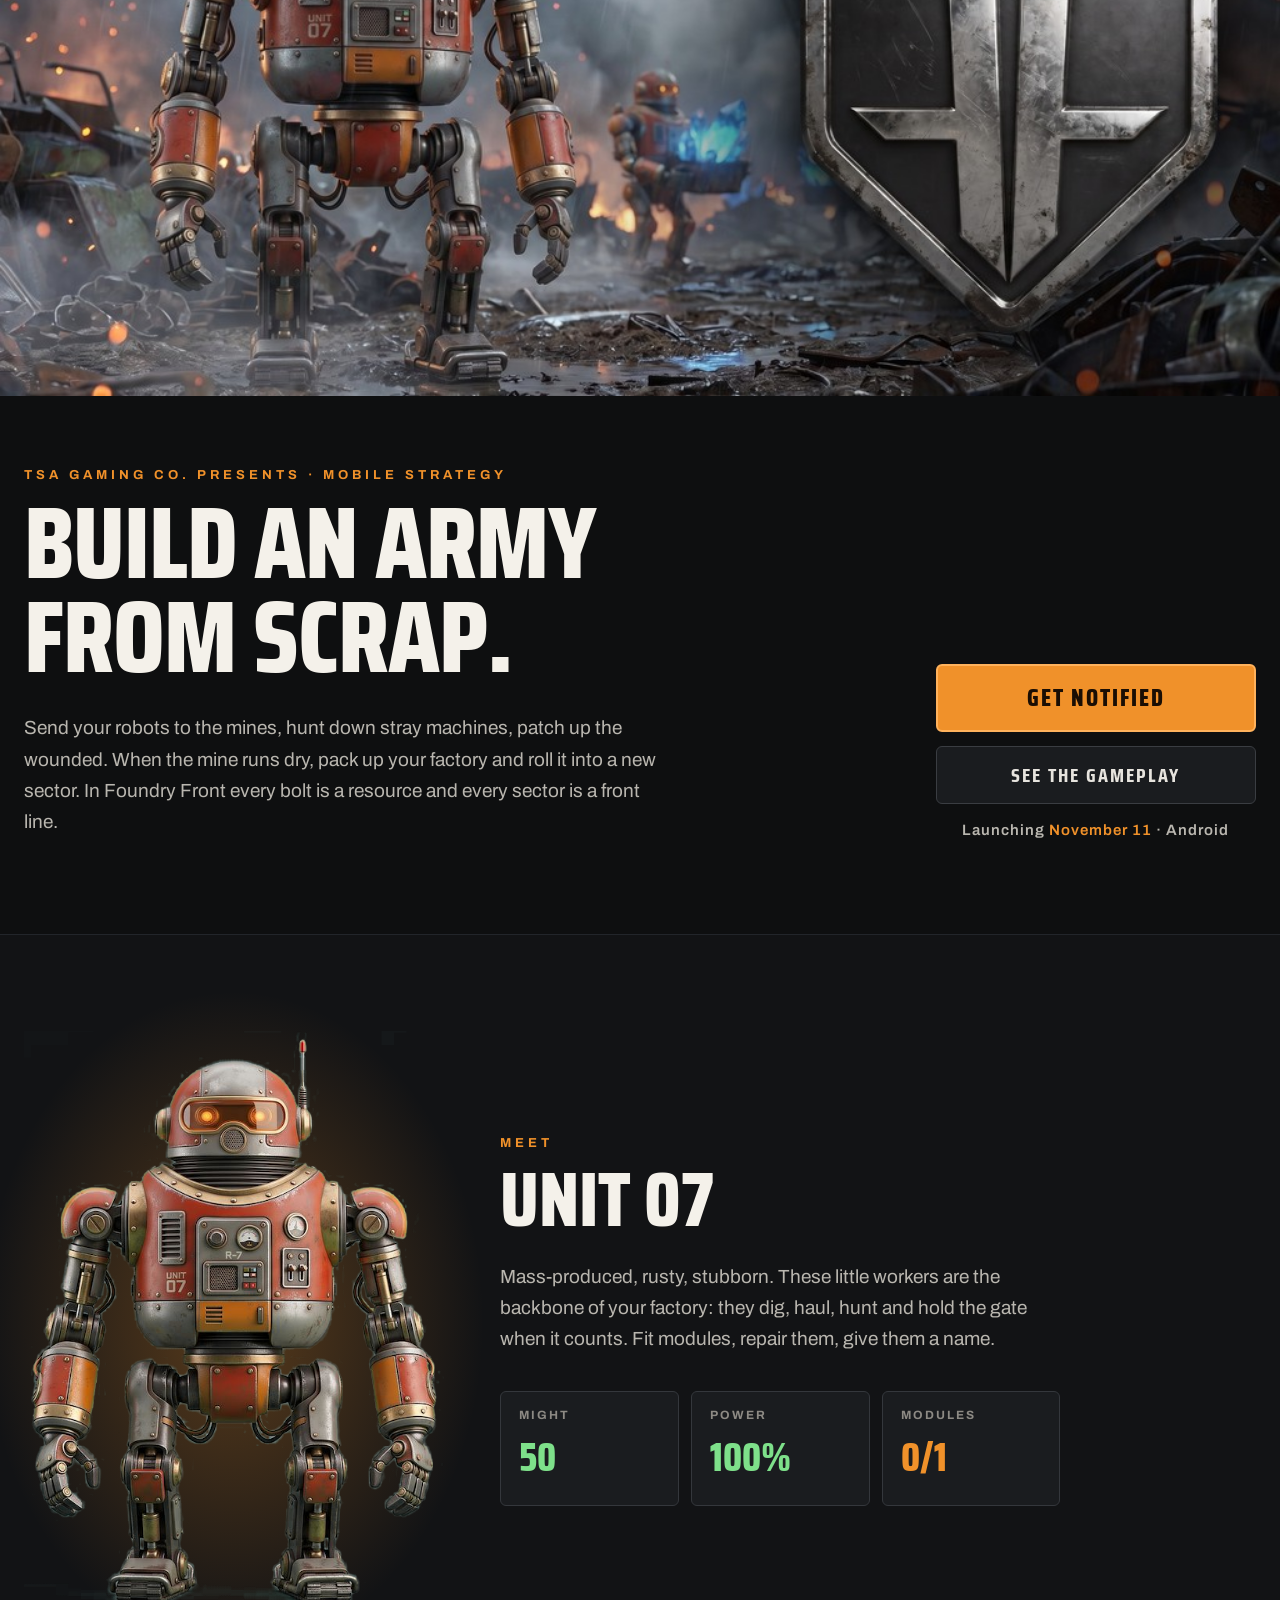
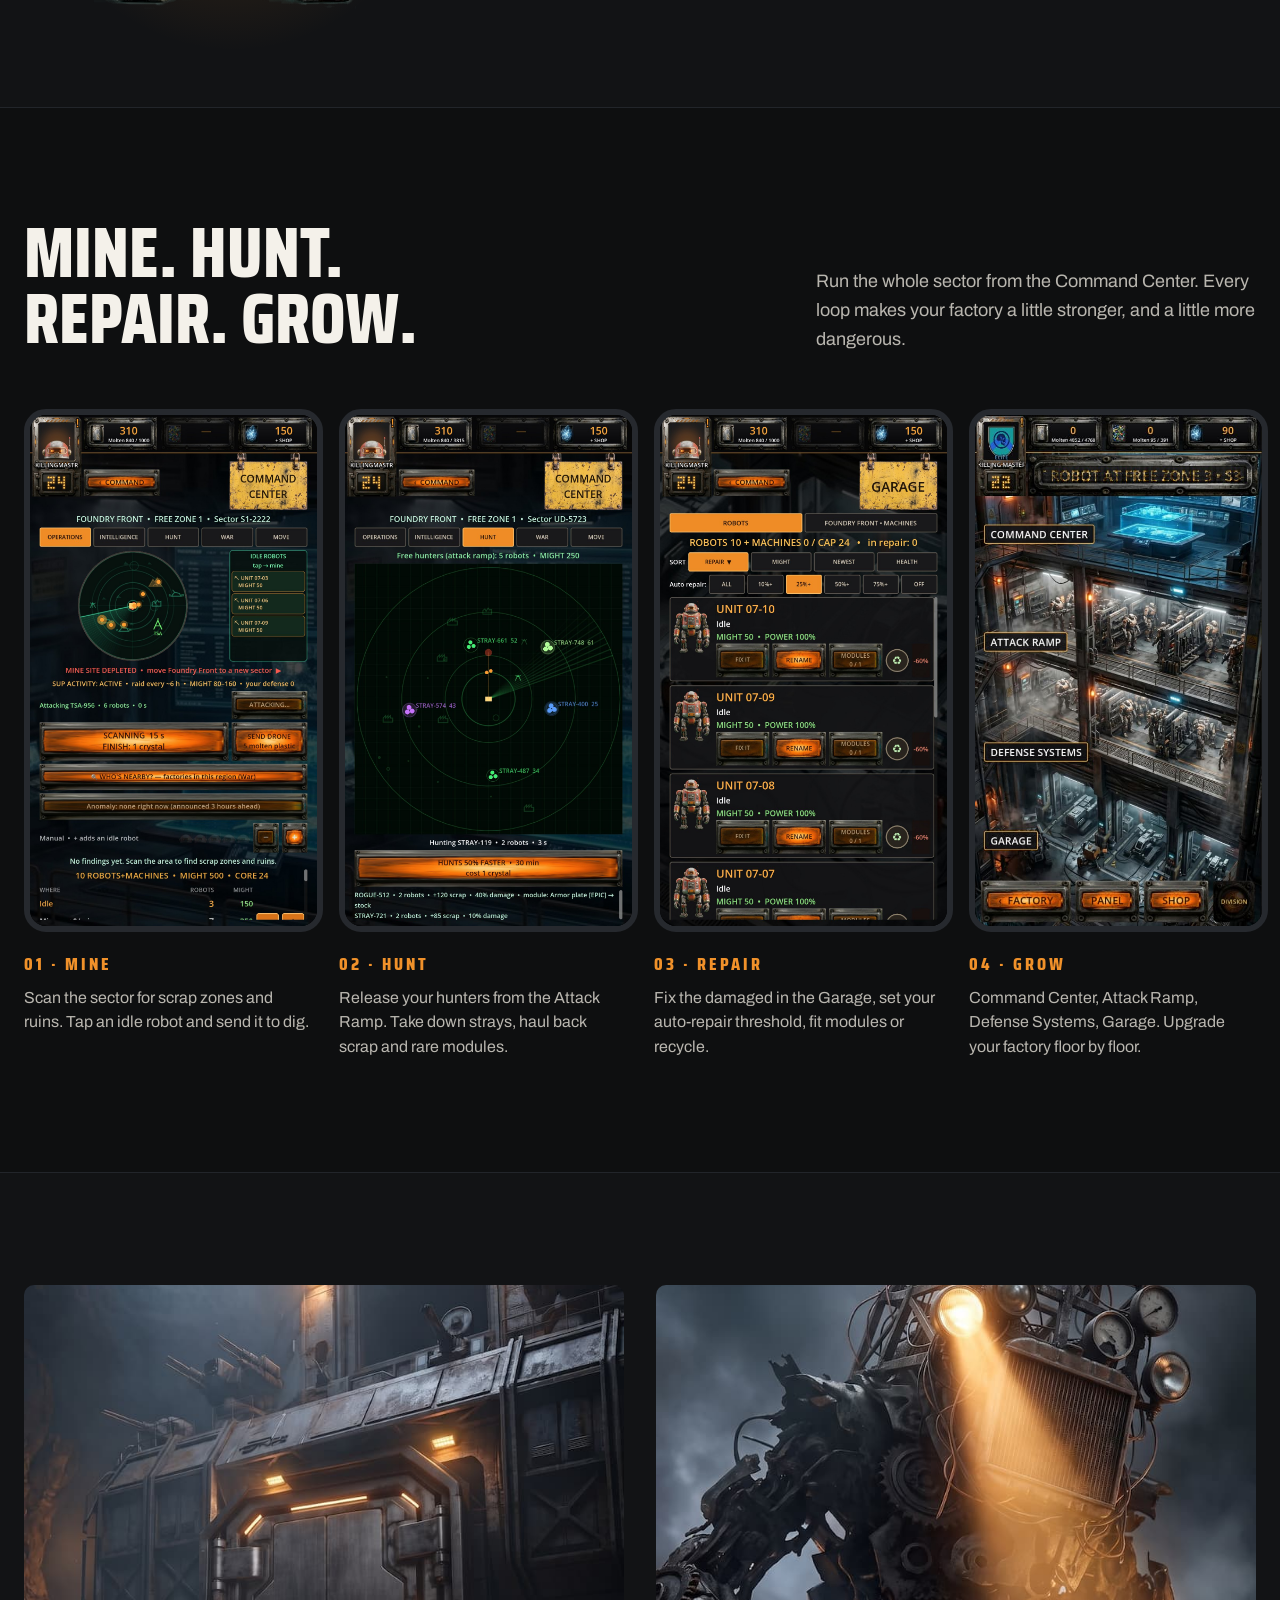
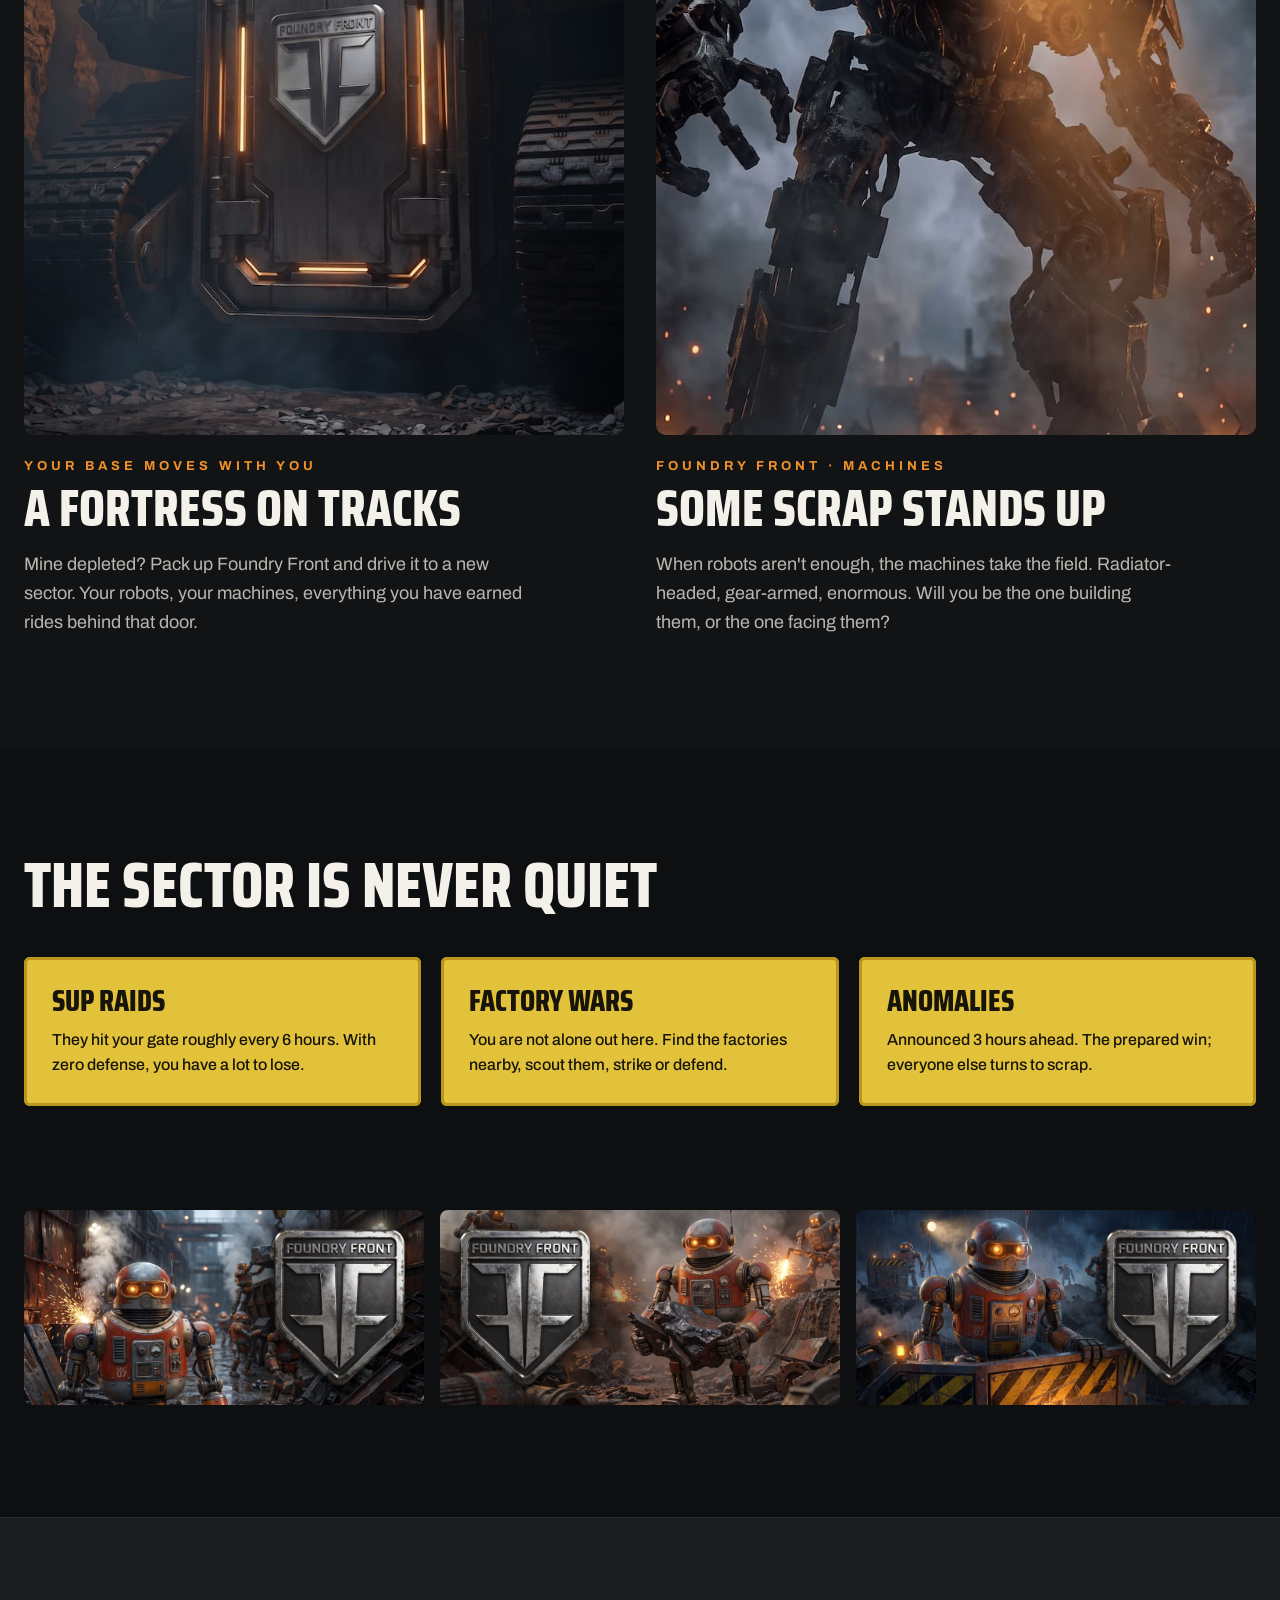
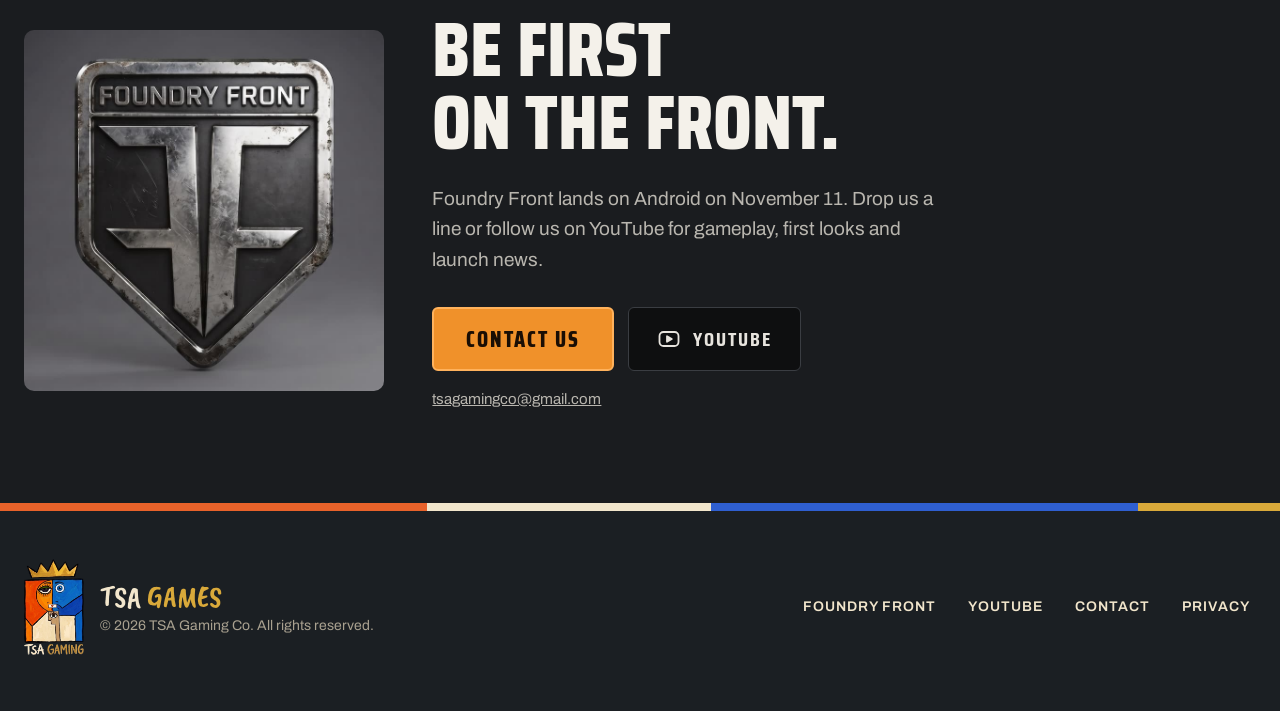
==== commit 2baf39d8: "last" ====
--- a/index.html
+++ b/index.html
@@ -3,10 +3,10 @@
 <head>
 <meta charset="utf-8">
 <meta name="viewport" content="width=device-width, initial-scale=1">
-<title>TSA Games · Foundry Front</title>
-<meta name="description" content="TSA Games creates worlds, for fun. Foundry Front: build an army from scrap. Launching November 1 on Android.">
-<meta property="og:title" content="TSA Games · Foundry Front">
-<meta property="og:description" content="We create worlds. For fun. Foundry Front launches November 1 on Android.">
+<title>TSA Gaming Co. · Foundry Front</title>
+<meta name="description" content="TSA Gaming Co. creates worlds, for fun. Foundry Front: build an army from scrap. Launching November 11 on Android.">
+<meta property="og:title" content="TSA Gaming Co. · Foundry Front">
+<meta property="og:description" content="We create worlds. For fun. Foundry Front launches November 11 on Android.">
 <meta property="og:image" content="images/ozellik_1.jpg">
 <link rel="icon" href="images/tsa_logo_hd.webp" type="image/webp">
 <style>html{scroll-behavior:smooth}img{max-width:100%}</style>
@@ -46,7 +46,7 @@
     <div class="logo-glow" aria-hidden="true" style="position: absolute; left: 50%; top: 0; width: 1200px; height: 1000px; transform: translateX(-50%); pointer-events: none"></div>
     <img class="tsa-logo" src="images/tsa_logo_hd.webp" alt="TSA Gaming logo: a cubist portrait of orange and blue half-faces under a gold crown" style="position: relative; width: 100%; max-width: 470px; height: auto; display: block; margin-top: 16px">
     <p style="position: relative; margin: 32px 0 0; font-family: 'Caveat Brush', cursive; font-size: clamp(44px, 6.5vw, 80px); line-height: 1.05; color: #F2E6CC">We create <span style="color: #E8622A">worlds.</span> For <span style="color: #5B86F0">fun.</span></p>
-    <p style="position: relative; margin: 20px 0 0; max-width: 620px; font-size: 18px; line-height: 1.6; color: #C9C1AE">TSA Games is a game studio. Right now every bit of our energy goes into one place: a factory rising from the scrapyards.</p>
+    <p style="position: relative; margin: 20px 0 0; max-width: 620px; font-size: 18px; line-height: 1.6; color: #C9C1AE">TSA Gaming Co. is a game studio. Right now every bit of our energy goes into one place: a factory rising from the scrapyards.</p>
     <a href="#games" style="position: relative; margin-top: 44px; display: inline-flex; flex-direction: column; align-items: center; gap: 10px; text-decoration: none; color: #F2E6CC; font-size: 13px; font-weight: 600; letter-spacing: 3px; text-transform: uppercase">
       In development
       <span style="font-family: 'Saira Condensed', sans-serif; font-size: 28px; font-weight: 800; letter-spacing: 4px; color: #F0912A">FOUNDRY FRONT</span>
@@ -73,14 +73,14 @@
 
     <section style="max-width: 1240px; margin: 0 auto; padding: 72px 24px 96px; display: flex; flex-wrap: wrap; gap: 48px; align-items: flex-end; justify-content: space-between">
       <div style="flex: 999 1 560px; min-width: 0">
-        <p style="margin: 0 0 14px; font-size: 13px; font-weight: 700; letter-spacing: 4px; text-transform: uppercase; color: #F0912A">TSA Games presents · Mobile strategy</p>
+        <p style="margin: 0 0 14px; font-size: 13px; font-weight: 700; letter-spacing: 4px; text-transform: uppercase; color: #F0912A">TSA Gaming Co. presents · Mobile strategy</p>
         <h1 style="margin: 0; font-family: 'Saira Condensed', sans-serif; font-weight: 800; font-size: clamp(56px, 8vw, 112px); line-height: .92; letter-spacing: -1px; text-transform: uppercase; color: #F4F1EA">Build an army<br>from scrap.</h1>
         <p style="margin: 28px 0 0; max-width: 640px; font-size: 19px; line-height: 1.65; color: #B9B6AF">Send your robots to the mines, hunt down stray machines, patch up the wounded. When the mine runs dry, pack up your factory and roll it into a new sector. In Foundry Front every bolt is a resource and every sector is a front line.</p>
       </div>
       <div style="flex: 1 1 320px; display: flex; flex-direction: column; gap: 14px">
         <a class="btn-hot" href="#contact" style="display: flex; align-items: center; justify-content: center; min-height: 64px; padding: 0 28px; background: #F0912A; color: #1A0E04; text-decoration: none; font-family: 'Saira Condensed', sans-serif; font-weight: 800; font-size: 24px; letter-spacing: 2px; text-transform: uppercase; border: 2px solid #FFB25C; border-radius: 6px">Get notified</a>
         <a class="btn-steel" href="#gameplay" style="display: flex; align-items: center; justify-content: center; min-height: 56px; padding: 0 28px; background: #1A1C1F; color: #E7E4DE; text-decoration: none; font-family: 'Saira Condensed', sans-serif; font-weight: 700; font-size: 20px; letter-spacing: 2px; text-transform: uppercase; border: 1px solid #3A3D42; border-radius: 6px">See the gameplay</a>
-        <p style="margin: 4px 0 0; font-size: 15px; font-weight: 600; letter-spacing: 1px; color: #B9B6AF; text-align: center">Launching <span style="color: #F0912A">November 1</span> · Android</p>
+        <p style="margin: 4px 0 0; font-size: 15px; font-weight: 600; letter-spacing: 1px; color: #B9B6AF; text-align: center">Launching <span style="color: #F0912A">November 11</span> · Android</p>
       </div>
     </section>
 
@@ -215,7 +215,7 @@
         <img src="images/FFLOGO.jpg" alt="Foundry Front metal emblem" style="flex: 1 1 360px; min-width: 0; width: 100%; max-width: 520px; aspect-ratio: 1 / 1; object-fit: cover; display: block; border-radius: 10px">
         <div style="flex: 999 1 420px; min-width: 0">
           <h2 style="margin: 0; font-family: 'Saira Condensed', sans-serif; font-weight: 800; font-size: clamp(48px, 6vw, 88px); line-height: .95; text-transform: uppercase; color: #F4F1EA">Be first<br>on the front.</h2>
-          <p style="margin: 24px 0 0; max-width: 520px; font-size: 19px; line-height: 1.6; color: #B9B6AF">Foundry Front lands on Android on November 1. Drop us a line or follow us on YouTube for gameplay, first looks and launch news.</p>
+          <p style="margin: 24px 0 0; max-width: 520px; font-size: 19px; line-height: 1.6; color: #B9B6AF">Foundry Front lands on Android on November 11. Drop us a line or follow us on YouTube for gameplay, first looks and launch news.</p>
           <div style="margin-top: 32px; display: flex; flex-wrap: wrap; gap: 14px">
             <a class="btn-hot" href="mailto:tsagamingco@gmail.com" style="display: inline-flex; align-items: center; min-height: 60px; padding: 0 32px; background: #F0912A; color: #1A0E04; text-decoration: none; font-family: 'Saira Condensed', sans-serif; font-weight: 800; font-size: 22px; letter-spacing: 2px; text-transform: uppercase; border: 2px solid #FFB25C; border-radius: 6px">Contact us</a>
             <a class="btn-steel" href="https://www.youtube.com/@TSAGAMINGCO" target="_blank" rel="noopener" style="display: inline-flex; align-items: center; gap: 12px; min-height: 60px; padding: 0 28px; background: #0E0F10; color: #E7E4DE; text-decoration: none; font-family: 'Saira Condensed', sans-serif; font-weight: 700; font-size: 20px; letter-spacing: 2px; text-transform: uppercase; border: 1px solid #3A3D42; border-radius: 6px"><svg width="24" height="24" viewBox="0 0 24 24" fill="none" stroke="currentColor" stroke-width="1.8" stroke-linecap="round" stroke-linejoin="round" aria-hidden="true"><rect x="2.5" y="5" width="19" height="14" rx="4"></rect><path d="M10 9.2v5.6l4.8-2.8z" fill="currentColor"></path></svg>YouTube</a>
@@ -235,10 +235,10 @@
   </div>
   <footer style="max-width: 1320px; margin: 0 auto; padding: 48px 24px 56px; display: flex; flex-wrap: wrap; align-items: center; justify-content: space-between; gap: 24px">
     <div style="display: flex; align-items: center; gap: 16px">
-      <img src="images/tsa_logo_hd.webp" alt="" style="width: auto; height: 96px; display: block">
+      <img src="images/tsa_logo_hd.webp" alt="TSA Gaming Co. logo" style="width: auto; height: 96px; display: block">
       <div>
         <div style="font-family: 'Caveat Brush', cursive; font-size: 30px; line-height: 1">TSA <span style="color: #D9A93A">GAMES</span></div>
-        <div style="margin-top: 6px; font-size: 14px; color: #A9A190">© 2026 TSA Games. All rights reserved.</div>
+        <div style="margin-top: 6px; font-size: 14px; color: #A9A190">© 2026 TSA Gaming Co. All rights reserved.</div>
       </div>
     </div>
     <nav aria-label="Footer menu" style="display: flex; flex-wrap: wrap; gap: 20px; font-size: 14px; font-weight: 600; letter-spacing: 1px; text-transform: uppercase">
